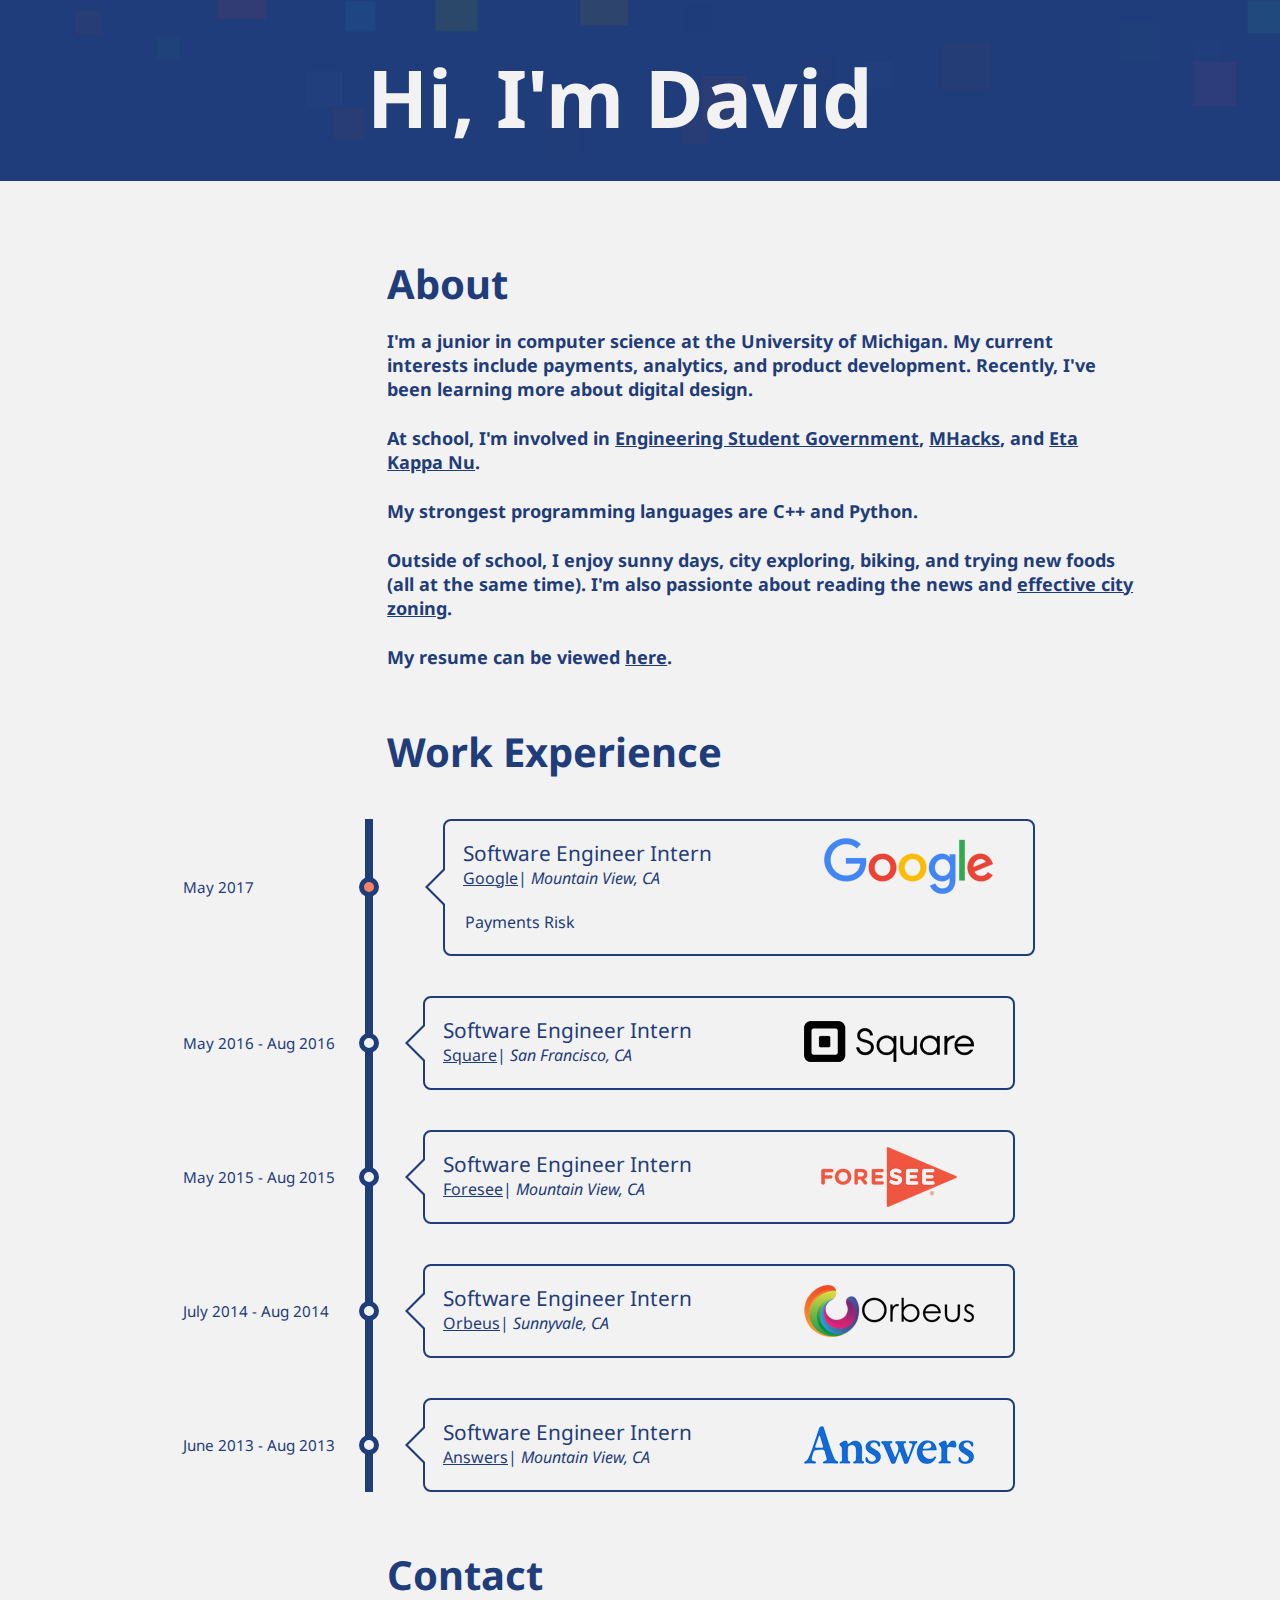
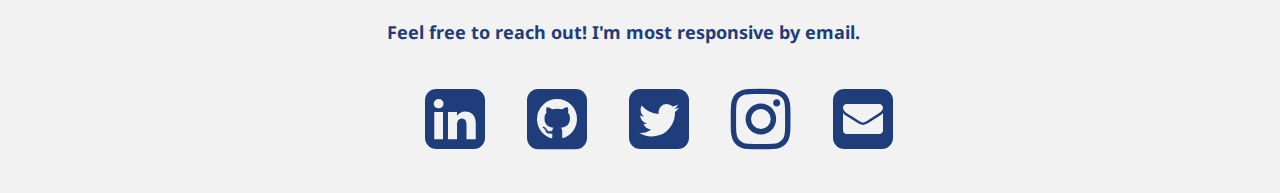
==== index.html @ f3bf767b "why not" ====
<!-- TODO
Bigger radio select area (company images)
Better mobile view - timeline improvements
-->

<!DOCTYPE html>
<html >
<head>
  <meta charset="utf-8">
  <meta http-equiv="X-UA-Compatible" content="IE=edge">
  <meta name="viewport" content="width=device-width, initial-scale=1.0">
  <meta name="description" content="David Kong">
  <meta name="keywords" content="David,Kong,Google,UMich,Michigan,Computer,Science,Answers,Orbeus,Square,Software,Engineer,Intern,Amazon,ReKognition">
  <meta name="author" content="David Kong">
  <link href="css/timeline.css" rel="stylesheet">
  <link href="css/style.css" rel="stylesheet">

  <!--Google Analytics -->
  <script>
    (function(i,s,o,g,r,a,m){i['GoogleAnalyticsObject']=r;i[r]=i[r]||function(){
    (i[r].q=i[r].q||[]).push(arguments)},i[r].l=1*new Date();a=s.createElement(o),
    m=s.getElementsByTagName(o)[0];a.async=1;a.src=g;m.parentNode.insertBefore(a,m)
    })(window,document,'script','http://www.google-analytics.com/analytics.js','ga');
    ga('create', 'UA-65626978-1', 'auto');
    ga('send', 'pageview');
  </script>

   <link href="http://maxcdn.bootstrapcdn.com/font-awesome/4.1.0/css/font-awesome.min.css" rel="stylesheet"> 

  <title>David Kong</title>

</head>

<body>
  <div id="header">
    <div id="container">
      <canvas id="draw"></canvas>
    </div>
    <h1>Hi, I'm David</h1>
  </div>
  <!-- squares.js -->
  <script src="squares.js" type="text/javascript"></script>

  <section id="about">
    <h2>About</h2>

    <h3>I'm a junior in computer science at the University of Michigan. My current interests include payments, analytics, and product development. Recently, I've been learning more about digital design.</h3>

    <h3>At school, I'm involved in <a href="http://esg.engin.umich.edu" target="_newtab"> Engineering Student Government</a>, <a href="http://mhacks.org" target="_newtab">MHacks</a>, and <a href="https://hkn.eecs.umich.edu/" target="_newtab">Eta Kappa Nu</a>.</h3>

    <h3>My strongest programming languages are C++ and Python.</h3>
    
    <h3>Outside of school, I enjoy sunny days, city exploring, biking, and trying new foods (all at the same time). I'm also passionte about reading the news and <a href = "http://urbankchoze.blogspot.ca/2014/04/japanese-zoning.html"> effective city zoning</a>.</h3>

    <h3>My resume can be viewed <a href="https://www.dropbox.com/s/5smvdkx6mjw1u8o/davidkong.pdf?dl=0" target="_newtab">here</a>.</h3>
  </section>

  <h2>Work Experience</h2>
  <div id='timeline-limit'>
    <ul id='timeline'>
      <li class='work'>
        <input class='radio' id='work5' name='works' type='radio' checked>
        <div class="relative">
            <label for='work5' id = "title">Software Engineer Intern</label>
            <label for='work5' id = "subtitle"><a href="https://www.google.com">Google</a>|<i> Mountain View, CA</i></label>
            <label for='work5' id = "logos">
              <img src="img/google-scale.png" style="width:100%;height:100%;">
            </label>
          <span class='date'>May 2017</span>
          <span class='circle'></span>
        </div>
        <div class='content' >
        <p>
         Payments Risk
        </p>
        </div>
      </li>
      <li class='work'>
        <input class='radio' id='work4' name='works' type='radio'>
        <div class="relative">
            <label for='work4' id = "title">Software Engineer Intern</label>
            <label for='work4' id = "subtitle"><a href="https://www.square.com">Square</a>|<i> San Francisco, CA</i></label>
            <label for='work4' id = "logos"><img src="img/square-scale.png" style="width:100%;height:100%;"></label>
          <span class='date'>May 2016 - Aug 2016</span>
          <span class='circle'></span>
        </div>
        <div class='content'>
          <p>
            I worked on the iOS app of Square Cash. I built a new Today view extension from the ground up, developing the UI, data retrieval frequency, lifecycle management, and compatibility across versions and orientations. I also expanded the recipient input field to be more flexible with multiple recipients and recipient tokenization. I also fixed numerous bugs, ranging from animation smoothness to autosearch frequency.
          </p>
        </div>
      </li>
      <li class='work'>
        <input class='radio' id='work3' name='works' type='radio'>
        <div class="relative">
            <label for='work3' id = "title">Software Engineer Intern</label>
            <label for='work3' id = "subtitle"><a href="http://www.foresee.com">Foresee</a>|<i> Mountain View, CA</i></label>
            <label for='work3' id = "logos"><img src="img/foresee-scale.png" style="width:100%;height:100%;"></label>
          <span class='date'>May 2015 - Aug 2015</span>
          <span class='circle'></span>
        </div>
        <div class='content'>
          <p>
            I developed new csv/tsv parsing and processing scripts in Python to efficiently extract specified information from enormous data sets. Using AlchemyAPI, I was able to statistically establish a sentiment benchmark within and between various industries. Overall, I was able to format input data to reduce the number of calls to AlchemyAPI by 20%. I also worked on a web dashboard with dashing.io and d3.js to represent sentiment benchmark changes over time.
          </p>
        </div>
      </li>
      <li class='work'>
        <input class='radio' id='work2' name='works' type='radio'>
        <div class="relative">
            <label for='work2' id = "title">Software Engineer Intern</label>
            <label for='work2' id = "subtitle"><a href="https://aws.amazon.com/rekognition/">Orbeus</a>|<i> Sunnyvale, CA</i></label>
            <label for='work2' id = "logos"><img src="img/orbeus-scale.png" style="width:100%;height:100%;"></label>
          <span class='date'>July 2014 - Aug 2014</span>
          <span class='circle'></span>
        </div>
        <div class='content'>
          <p>
            I worked on a Google Glass app which utilizes an Orbeus API (ReKognition) to perform instant image detection and recognition. Users could simply look at their surroundings, and the Glass app could describe any detected facial details such as gender, age, race, and facial hair, as well as categorize objects in the scene. I also updated ReKognitionAPI to be compatible with the Glass platform. ReKognition is now part of AWS.
          </p>
        </div>
      </li>
      <li class='work'>
        <input class='radio' id='work1' name='works' type='radio'>
        <div class="relative">
            <label for='work1' id = "title">Software Engineer Intern</label>
            <label for='work1' id = "subtitle"><a href="https://www.answers.com">Answers</a>|<i> Mountain View, CA</i></label>
            <label for='work1' id = "logos"><img src="img/answers-scale.png" style="width:100%;height:100%;"></label>
          <span class='date'>June 2013 - Aug 2013</span>
          <span class='circle'></span>
        </div>
        <div class='content'>
          <p>
            I worked on the initial Android app of Answers. I implemented a card-based UI that was used in numerous sections of the app, such as in the main newsfeed. I also worked on developing the instant search, about, and settings pages. Finally, I wrote and managed 200 comprehensive test cases, ensuring a high quality and bug free initial release. The current Android app has over 100,000 downloads, and has maintained a consistent 4 star rating.
          </p>
        </div>
      </li>
    </ul>
  </div>

  <h2>Contact</h2>
  <h3>Feel free to reach out! I'm most responsive by email.</h3>
  </body>

  <footer>
  <div id='social' align="center">
    <a href="https://www.linkedin.com/in/davidxkong"><i class="fa fa-linkedin-square"></i></a>
    <a href="https://github.com/kongd"><i class="fa fa-github-square"></i></a>
    <a href="https://www.twitter.com/davidxkong"><i class="fa fa-twitter-square"></i></a>
    <a href="https://www.instagram.com/kongquerer"><i class="fa fa-instagram"></i></a>
    <a href="mailto:kongxdavidx+web@gmail.com"><i class="fa fa-envelope-square"></i></a>
  </div>
  </footer>

</html>
---- css/timeline.css ----
/* -------------------------------------
 * For horizontal version, set the
 * $vertical variable to false
 * ------------------------------------- */
/* -------------------------------------
 * General Style
 * ------------------------------------- */
@import url(http://fonts.googleapis.com/css?family=Noto+Sans);
body {
  padding: 0px;
  font-size: 100%;
  font-family: "Noto Sans", sans-serif;
  color: #1f3d7a;
  background: #f2f2f2;
}
#timeline-limit {
  max-width:750px;
  padding: 0 5%;
  margin:auto;
}
/* -------------------------------------
 * timeline
 * ------------------------------------- */
#timeline {
  list-style: none;

  margin: 30px 0 30px 100px;
  padding-left: 50px;
  border-left: 8px solid #1f3d7a;
}
#timeline li {
  margin: 40px 0;
  position: relative;
}

.date {
  margin-top: -10px;
  top: 50%;
  left: -240px;
  font-size: 0.95em;
  line-height: 20px;
  position: absolute;
}

.circle {
  margin-top: -10px;
  top: 50%;
  left: -64px;
  width: 10px;
  height: 10px;
  background: #f2f2f2;
  border: 5px solid #1f3d7a;
  border-radius: 50%;
  display: block;
  position: absolute;
}

.content {
  max-height: 0px;
  padding: 50px 20px 0;
  padding-top: 90px;
  border-color: transparent;
  border-width: 2px;
  border-style: solid;
  border-radius: 0.5em;
  position: relative;
  border-color: #1f3d7a
}
.content:before, .content:after {
  content: "";
  width: 0;
  height: 0;
  border: solid transparent;
  position: absolute;
  pointer-events: none;
  right: 100%;
}
.content:before {
  border-right-color: inherit;
  border-width: 20px;
  top: 50%;
  margin-top: -20px;
}
.content:after {
  border-right-color: #f2f2f2;
  border-width: 17px;
  top: 50%;
  margin-top: -17px;
}
.content p {
  max-height: 0px;
  color: transparent;
  text-align: justify;
  padding-left:0px;
  padding-bottom:5px;
  margin-top:0px;
  font-size:0px;
}
#title {
  font-size: 1.3em;
  position: absolute;
  z-index: 100;
  cursor: pointer;
  top: 20px;
  padding-left: 20px;
  float:left;
  transition: transform 0.2s linear;
}

#subtitle {
  font-size: 1.0em;
  position: absolute;
  z-index: 100;
  cursor: pointer;
  top: 48px;
  padding-left: 20px;
  float:left;
  transition: transform 0.2s linear;
}

#logos {
  padding-left:60%;
  padding-top: 3%;
  padding-right:7%;
  /*display:block;*/
  max-width: 300px;
  float:right;
  z-index: 100;
  cursor: pointer;
  transition: transform 0.2s linear;
}

.radio {
  display: none;
}

.radio:checked + .relative .circle {
  background: #f98262;
}

.radio:checked + .relative #title {
  cursor: auto;
  transform: translateX(20px);
}

.radio:checked + .relative #subtitle {
  cursor: auto;
  transform: translateX(20px);
}

.radio:checked + .relative #logos {
  cursor: auto;
  transform: translateX(20px);
}

.radio:checked ~ .content {
  max-height: 200px;
  border-color: #1f3d7a;
  /*margin-right: 20px;*/
  transform: translateX(20px);
  transition: max-height 0.4s linear, border-color 0.5s linear, transform 0.2s linear;
}
.radio:checked ~ .content p {
  max-height: 200px;
  color: #1f3d7a;
  font-size: 16px;
  transition: color 0.3s linear 0.3s;
}

/* Smaler screens... */
@media screen and (max-width: 767px) {
  #timeline {
    margin-left: 0;
    padding-left: 0;
    border-left: none;
  }
  #timeline li {
    margin: 30px 0;
  }

  .title {
    width: 85%;
    font-size: 1.1em;
    white-space: nowrap;
    display: block;
    /*transform: translateX(18px);*/
  }

  .subtitle {
    padding-bottom:5px;
  }

  .content {
    padding-top: 45px;
    border-color: #1f3d7a;
    padding-bottom:5px;

  }
  .content:before, .content:after {
    border: solid transparent;
    bottom: 100%;
  }

  .content p {
    font-size: 0.9em;
    line-height: 1.4;
    padding-left:0px;
    padding-top:30px;
  }

  #logos {
  padding-left:60%;
  padding-top: 25px;
  padding-right:7%;
  display:block;
  max-width: 100px;
  float:right;
  transition: transform 0.2s linear;
  }

  .radio:checked ~ .content p{
  max-height:0px;
  font-size:0px;
  }
  .circle, .date{
    display: none;
  }
}

/* What year is it */
@media screen and (max-width: 460px) {
  #logos {
    display:none;
  }
}
---- css/style.css ----
/* header */
a {
  color:#1f3d7a;
}

a:hover {
  color: #5d85d5;
}

#header {
  width: 100%;
  background-color: #1f3d7a;
  position: relative;
  padding-right:28px; /*why*/
  top:-20px;
  left:-20px;
  z-index: 1;
  overflow: hidden;
  padding-top:0px;
  padding-bottom: 10px;
}
h1 {
  font-size: 80px;
  color: #f2f2f2;
  margin-left: 30%;
  margin-bottom: 20px;
}
#draw {
  position: absolute;
  width: 100%;
  z-index: -100;
  display: block;
}

.container {
  max-width: 960px !important;
  display: block;
  margin-left: auto;
  margin-right: auto;
  max-width: 1000px;
  width: 100%;
  height: 100%;
}

/* body */
h2 {
  font-size: 40px;
  margin-left: 30%;
  margin-bottom: 7px;
  margin-top: 55px;
}

h3 {
  font-size: 18px;
  margin-left: 30%;
  margin-bottom: 25px;
  max-width: 750px;
}

/* social/footer */
footer {
  text-align: center;
  width:100%;
  height:100%;
  padding-bottom:20px;
}
footer a {
  font-size: 70px;
  color: #1f3d7a;
  padding-left:3%;
}

footer a:hover {
  color: #2f5cb7;
}

@media screen and (max-width: 767px) { 
h1{
  margin-left: 15%;
}
h2{
  margin-left: 15%;
}
h3{
  margin-left: 15%;
}
}
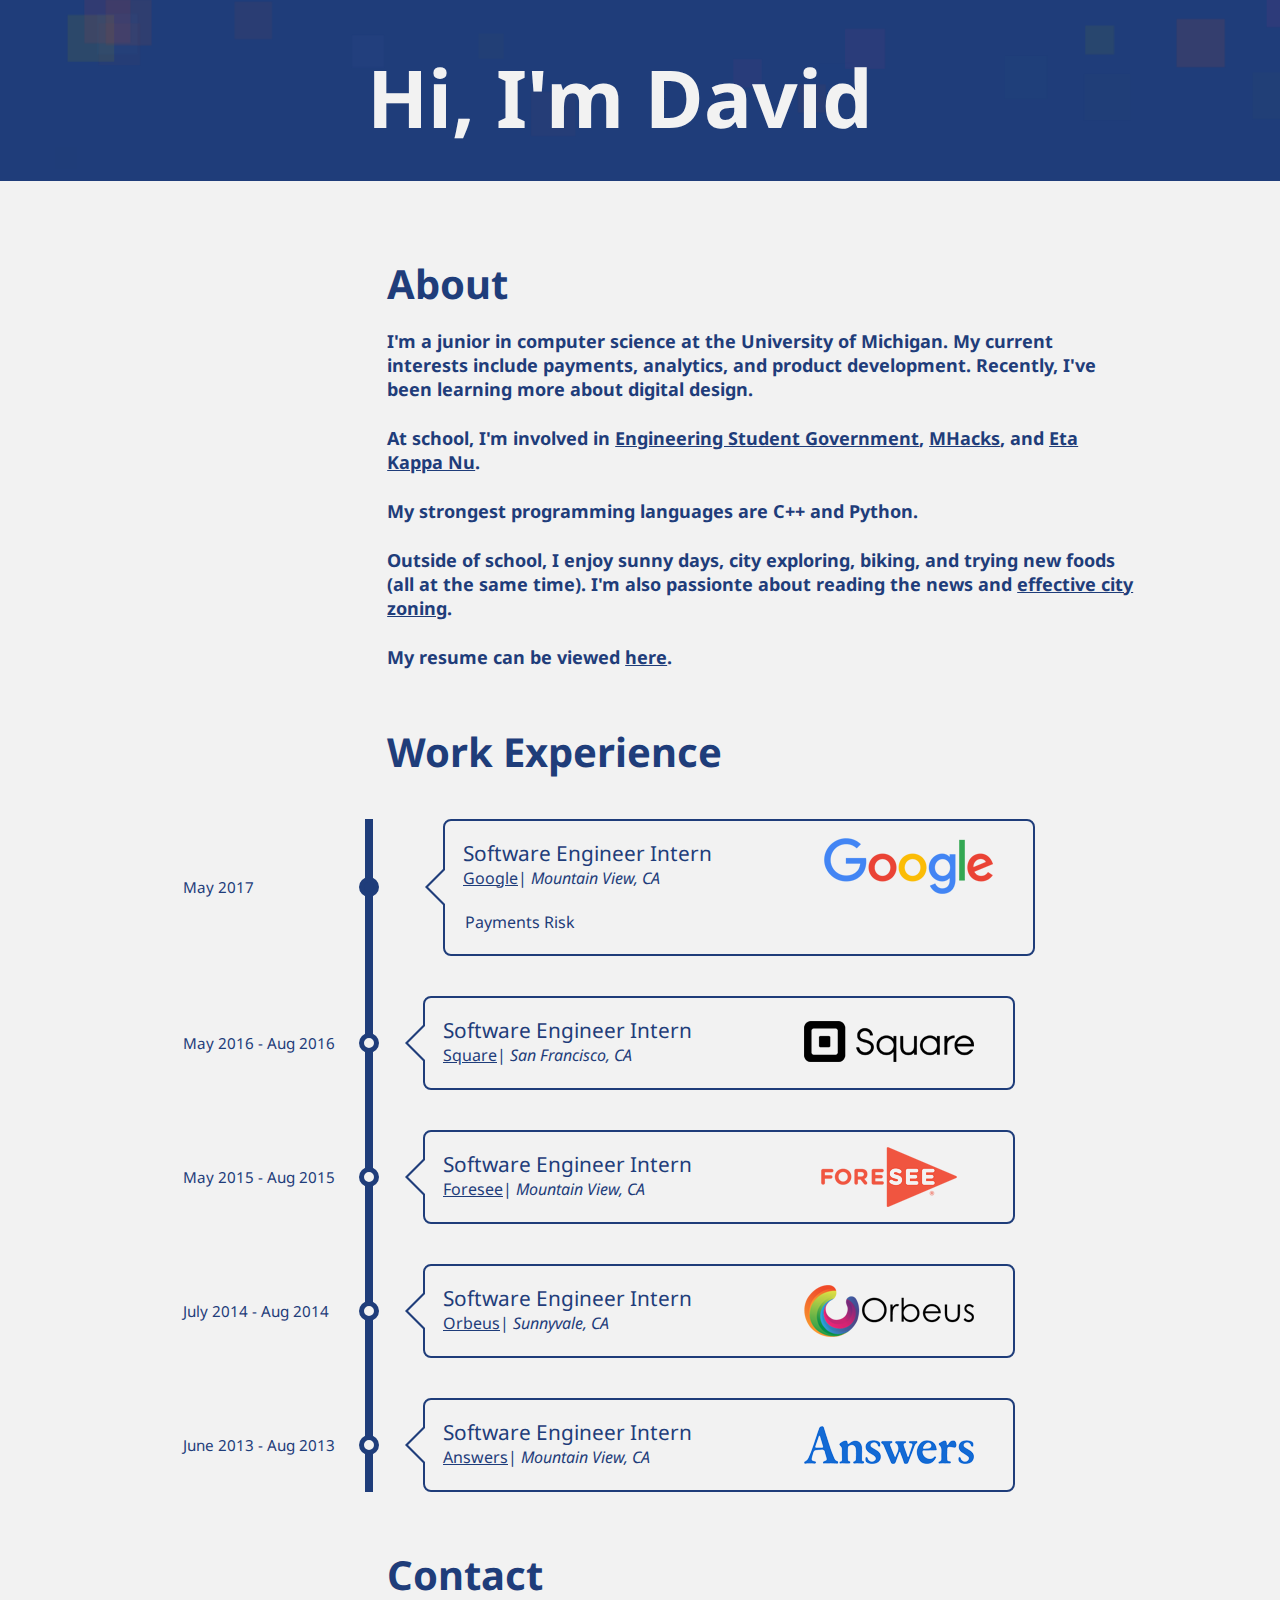
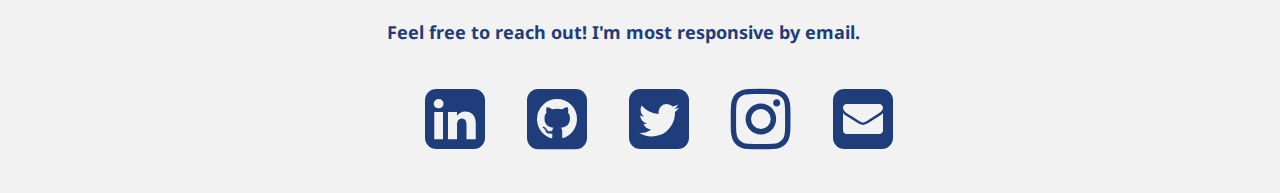
==== commit 734694dc: "mobile is less trash" ====
--- a/index.html
+++ b/index.html
@@ -1,6 +1,6 @@
 <!-- TODO
 Bigger radio select area (company images)
-Better mobile view - timeline improvements
+Better mobile view - timeline improvements - logos + content + date
 -->
 
 <!DOCTYPE html>
--- a/css/timeline.css
+++ b/css/timeline.css
@@ -135,7 +135,7 @@
 }
 
 .radio:checked + .relative .circle {
-  background: #f98262;
+  background: #1f3d7a;
 }
 
 .radio:checked + .relative #title {
@@ -191,7 +191,7 @@
   }
 
   .content {
-    padding-top: 45px;
+    padding-top: 75px;
     border-color: #1f3d7a;
     padding-bottom:5px;
 
@@ -218,10 +218,13 @@
   transition: transform 0.2s linear;
   }
 
-  .radio:checked ~ .content p{
-  max-height:0px;
-  font-size:0px;
-  }
+  .radio:checked ~ .content {
+  max-height: 275px;
+  }
+  .radio:checked ~ .content p {
+    max-height: 275px;
+  }
+
   .circle, .date{
     display: none;
   }
@@ -232,4 +235,30 @@
   #logos {
     display:none;
   }
-}
+  .radio:checked ~ .content {
+    transition:none;
+    transform:none;
+  }
+.radio:checked ~ .content p {
+    display:none;
+    transition:none;
+    font-size:0px;
+  }
+  #title {
+    transition:none;
+    cursor: default;
+  }
+  #subtitle {
+    transition:none;
+    cursor: default;
+  }
+  .radio:checked + .relative #title {
+    cursor: auto;
+    transform: translateX(0px);
+  }
+
+  .radio:checked + .relative #subtitle {
+    cursor: auto;
+    transform: translateX(0px);
+  }
+}
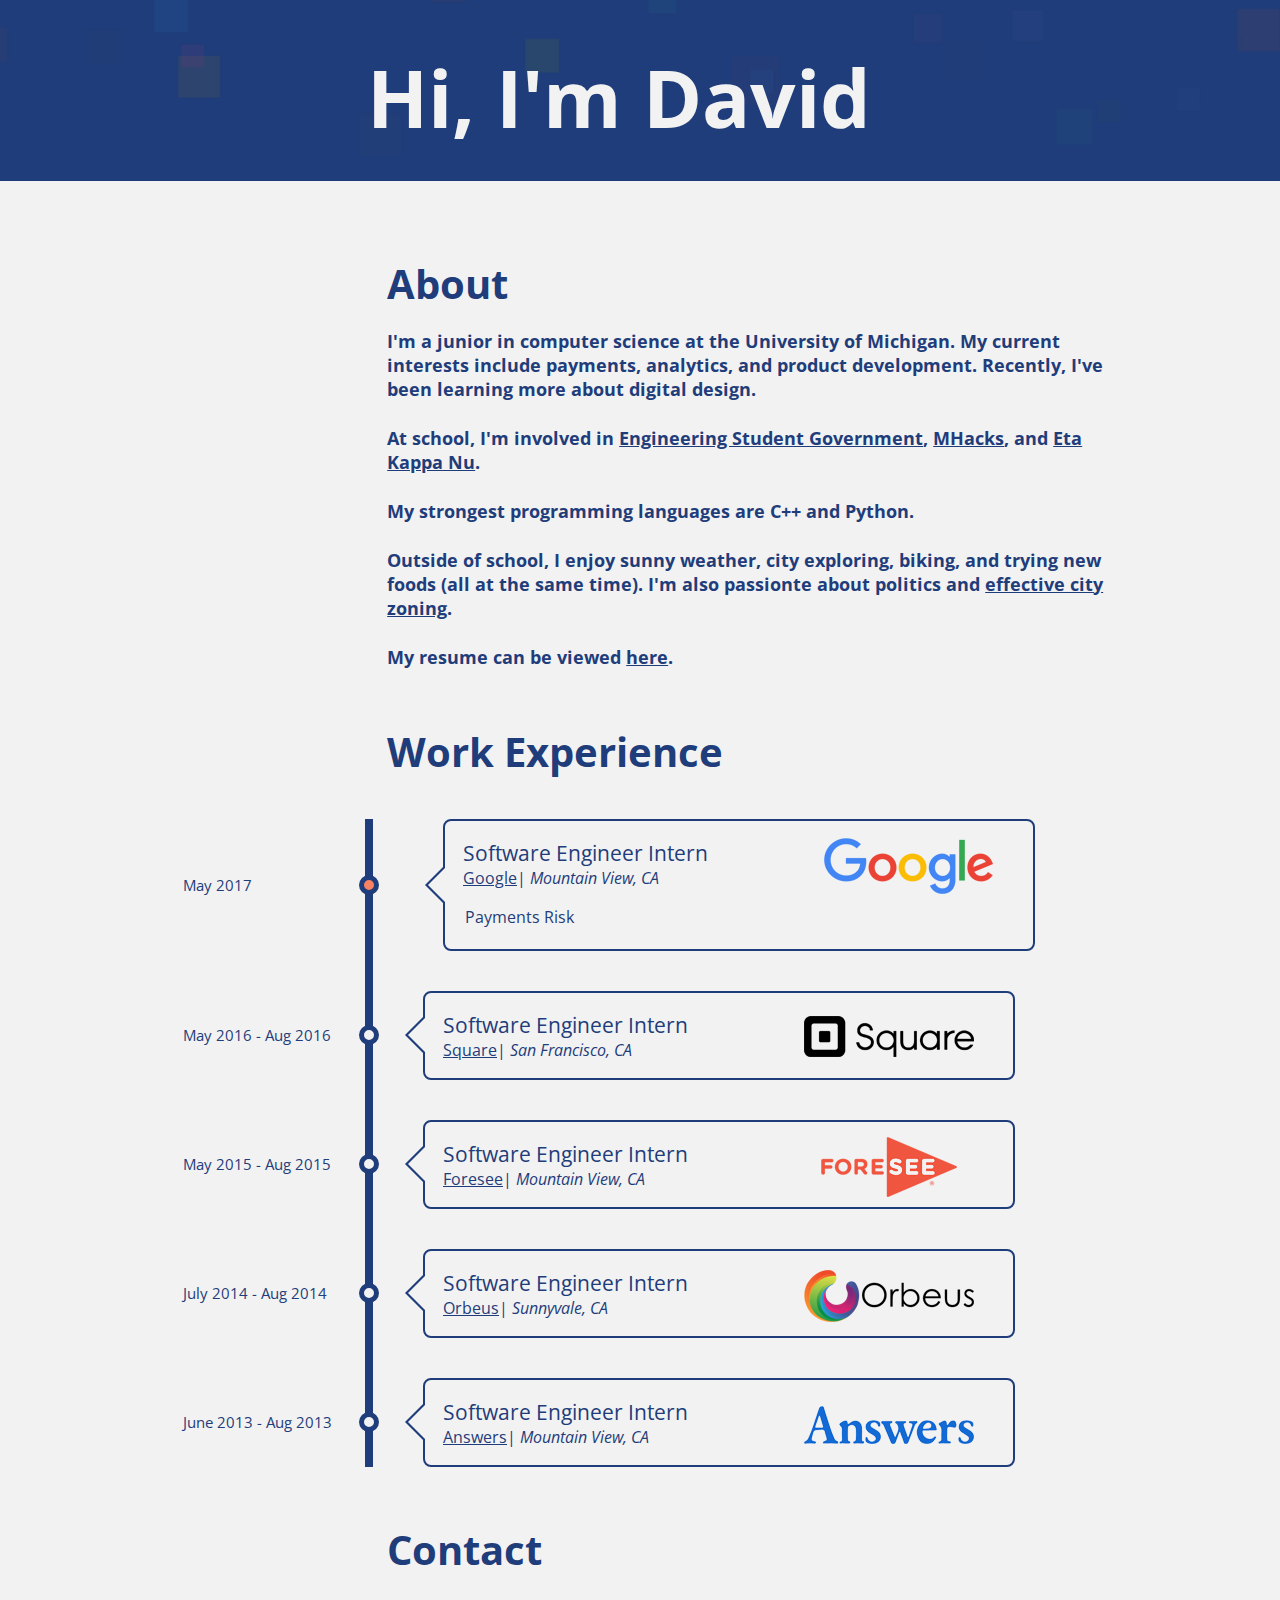
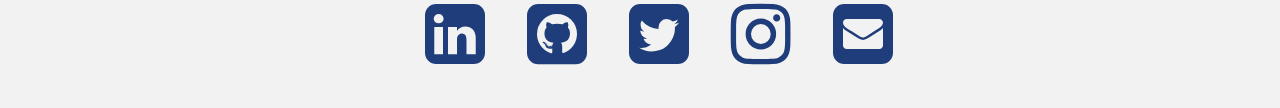
==== commit 155f9568: "font change" ====
--- a/index.html
+++ b/index.html
@@ -50,7 +50,7 @@
 
     <h3>My strongest programming languages are C++ and Python.</h3>
     
-    <h3>Outside of school, I enjoy sunny days, city exploring, biking, and trying new foods (all at the same time). I'm also passionte about reading the news and <a href = "http://urbankchoze.blogspot.ca/2014/04/japanese-zoning.html"> effective city zoning</a>.</h3>
+    <h3>Outside of school, I enjoy sunny weather, city exploring, biking, and trying new foods (all at the same time). I'm also passionte about politics and <a href = "http://urbankchoze.blogspot.ca/2014/04/japanese-zoning.html"> effective city zoning</a>.</h3>
 
     <h3>My resume can be viewed <a href="https://www.dropbox.com/s/5smvdkx6mjw1u8o/davidkong.pdf?dl=0" target="_newtab">here</a>.</h3>
   </section>
@@ -139,7 +139,6 @@
   </div>
 
   <h2>Contact</h2>
-  <h3>Feel free to reach out! I'm most responsive by email.</h3>
   </body>
 
   <footer>
--- a/css/timeline.css
+++ b/css/timeline.css
@@ -5,11 +5,11 @@
 /* -------------------------------------
  * General Style
  * ------------------------------------- */
-@import url(http://fonts.googleapis.com/css?family=Noto+Sans);
+@import url(http://fonts.googleapis.com/css?family=Open+Sans);
 body {
   padding: 0px;
   font-size: 100%;
-  font-family: "Noto Sans", sans-serif;
+  font-family: "Open Sans", sans-serif;
   color: #1f3d7a;
   background: #f2f2f2;
 }
@@ -58,7 +58,7 @@
 .content {
   max-height: 0px;
   padding: 50px 20px 0;
-  padding-top: 90px;
+  padding-top: 85px;
   border-color: transparent;
   border-width: 2px;
   border-style: solid;
@@ -135,7 +135,7 @@
 }
 
 .radio:checked + .relative .circle {
-  background: #1f3d7a;
+  background: #f98262;
 }
 
 .radio:checked + .relative #title {
@@ -239,7 +239,7 @@
     transition:none;
     transform:none;
   }
-.radio:checked ~ .content p {
+  .radio:checked ~ .content p {
     display:none;
     transition:none;
     font-size:0px;
--- a/css/style.css
+++ b/css/style.css
@@ -75,13 +75,29 @@
 }
 
 @media screen and (max-width: 767px) { 
+  h1{
+    margin-left: 15%;
+  }
+  h2{
+    margin-left: 15%;
+  }
+  h3{
+    margin-left: 15%;
+  }
+}
+
+/* What year is it */
+@media screen and (max-width: 460px) {
 h1{
-  margin-left: 15%;
+  font-size: 65px;
+  margin-left: 10%;
 }
 h2{
-  margin-left: 15%;
+  font-size: 40px;
+  margin-left: 10%;
 }
 h3{
-  margin-left: 15%;
+  font-size: 15px;
+  margin-left: 10%;
 }
 }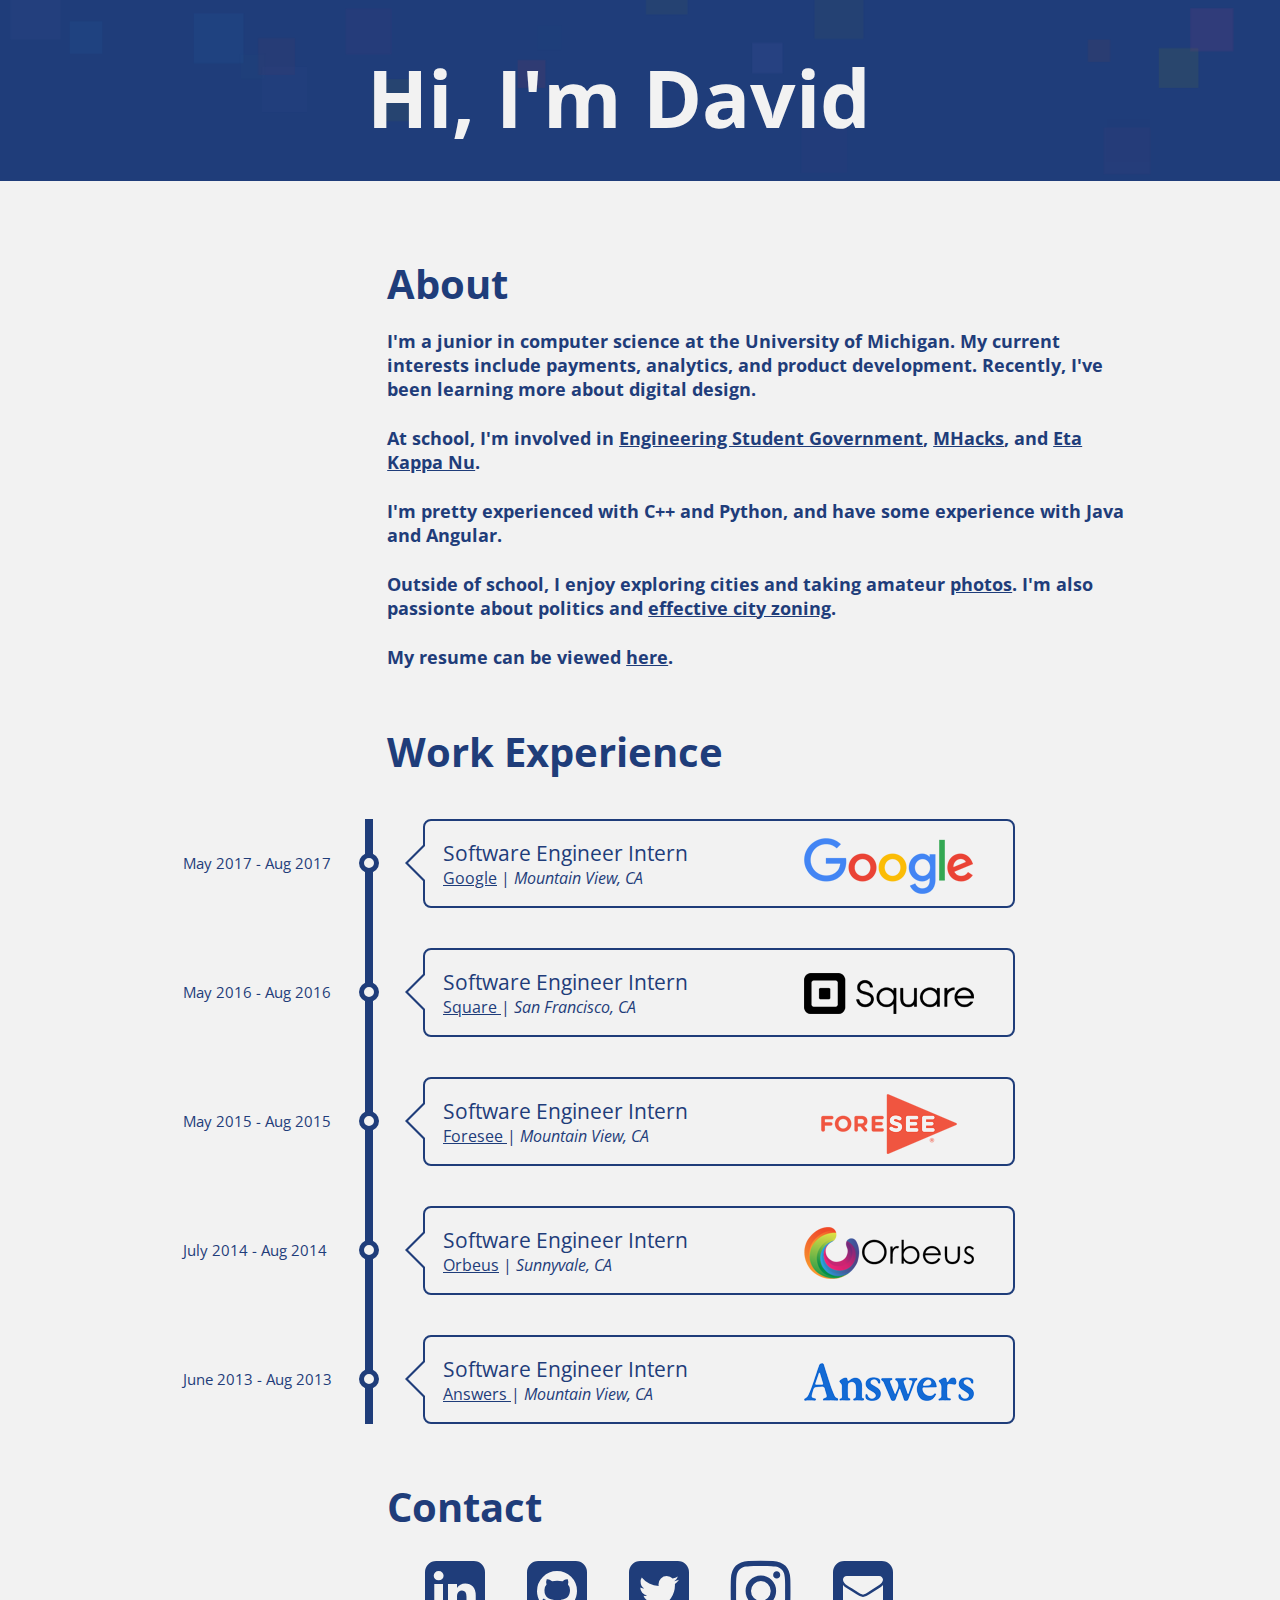
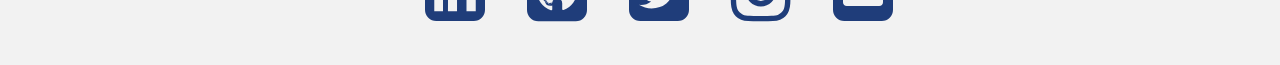
==== commit 62a4174a: "post summer update" ====
--- a/index.html
+++ b/index.html
@@ -48,9 +48,9 @@
 
     <h3>At school, I'm involved in <a href="http://esg.engin.umich.edu" target="_newtab"> Engineering Student Government</a>, <a href="http://mhacks.org" target="_newtab">MHacks</a>, and <a href="https://hkn.eecs.umich.edu/" target="_newtab">Eta Kappa Nu</a>.</h3>
 
-    <h3>My strongest programming languages are C++ and Python.</h3>
+    <h3>I'm pretty experienced with C++ and Python, and have some experience with Java and Angular.</h3>
     
-    <h3>Outside of school, I enjoy sunny weather, city exploring, biking, and trying new foods (all at the same time). I'm also passionte about politics and <a href = "http://urbankchoze.blogspot.ca/2014/04/japanese-zoning.html"> effective city zoning</a>.</h3>
+    <h3>Outside of school, I enjoy exploring cities and taking amateur <a href="https://500px.com/davidxkong" target="_newtab">photos</a>. I'm also passionte about politics and <a href="http://urbankchoze.blogspot.ca/2014/04/japanese-zoning.html"> effective city zoning</a>.</h3>
 
     <h3>My resume can be viewed <a href="https://www.dropbox.com/s/5smvdkx6mjw1u8o/davidkong.pdf?dl=0" target="_newtab">here</a>.</h3>
   </section>
@@ -59,19 +59,19 @@
   <div id='timeline-limit'>
     <ul id='timeline'>
       <li class='work'>
-        <input class='radio' id='work5' name='works' type='radio' checked>
+        <input class='radio' id='work5' name='works' type='radio'>
         <div class="relative">
             <label for='work5' id = "title">Software Engineer Intern</label>
-            <label for='work5' id = "subtitle"><a href="https://www.google.com">Google</a>|<i> Mountain View, CA</i></label>
+            <label for='work5' id = "subtitle"><a href="https://www.google.com">Google</a> | <i>Mountain View, CA</i></label>
             <label for='work5' id = "logos">
               <img src="img/google-scale.png" style="width:100%;height:100%;">
             </label>
-          <span class='date'>May 2017</span>
+          <span class='date'>May 2017 - Aug 2017</span>
           <span class='circle'></span>
         </div>
-        <div class='content' >
+        <div class='content'>
         <p>
-         Payments Risk
+          I built a new tool to display payments risk feature metadata. This was a full-stack project, and involved a backend that served static files and handled HTTP requests, and a frontend in Angular. Textual metadata was displayed in a logical and visualy appealing way, and statistical data was visualized with Google Facets and d3. Multiple convenience features, such as autocompletion, were built in as well.
         </p>
         </div>
       </li>
@@ -79,7 +79,7 @@
         <input class='radio' id='work4' name='works' type='radio'>
         <div class="relative">
             <label for='work4' id = "title">Software Engineer Intern</label>
-            <label for='work4' id = "subtitle"><a href="https://www.square.com">Square</a>|<i> San Francisco, CA</i></label>
+            <label for='work4' id = "subtitle"><a href="https://www.square.com">Square </a> | <i>San Francisco, CA</i></label>
             <label for='work4' id = "logos"><img src="img/square-scale.png" style="width:100%;height:100%;"></label>
           <span class='date'>May 2016 - Aug 2016</span>
           <span class='circle'></span>
@@ -94,7 +94,7 @@
         <input class='radio' id='work3' name='works' type='radio'>
         <div class="relative">
             <label for='work3' id = "title">Software Engineer Intern</label>
-            <label for='work3' id = "subtitle"><a href="http://www.foresee.com">Foresee</a>|<i> Mountain View, CA</i></label>
+            <label for='work3' id = "subtitle"><a href="http://www.foresee.com">Foresee </a> | <i>Mountain View, CA</i></label>
             <label for='work3' id = "logos"><img src="img/foresee-scale.png" style="width:100%;height:100%;"></label>
           <span class='date'>May 2015 - Aug 2015</span>
           <span class='circle'></span>
@@ -109,7 +109,7 @@
         <input class='radio' id='work2' name='works' type='radio'>
         <div class="relative">
             <label for='work2' id = "title">Software Engineer Intern</label>
-            <label for='work2' id = "subtitle"><a href="https://aws.amazon.com/rekognition/">Orbeus</a>|<i> Sunnyvale, CA</i></label>
+            <label for='work2' id = "subtitle"><a href="https://aws.amazon.com/rekognition/">Orbeus</a> | <i>Sunnyvale, CA</i></label>
             <label for='work2' id = "logos"><img src="img/orbeus-scale.png" style="width:100%;height:100%;"></label>
           <span class='date'>July 2014 - Aug 2014</span>
           <span class='circle'></span>
@@ -124,7 +124,7 @@
         <input class='radio' id='work1' name='works' type='radio'>
         <div class="relative">
             <label for='work1' id = "title">Software Engineer Intern</label>
-            <label for='work1' id = "subtitle"><a href="https://www.answers.com">Answers</a>|<i> Mountain View, CA</i></label>
+            <label for='work1' id = "subtitle"><a href="https://www.answers.com">Answers </a> | <i>Mountain View, CA</i></label>
             <label for='work1' id = "logos"><img src="img/answers-scale.png" style="width:100%;height:100%;"></label>
           <span class='date'>June 2013 - Aug 2013</span>
           <span class='circle'></span>
--- a/css/timeline.css
+++ b/css/timeline.css
@@ -14,7 +14,7 @@
   background: #f2f2f2;
 }
 #timeline-limit {
-  max-width:750px;
+  max-width: 750px;
   padding: 0 5%;
   margin:auto;
 }
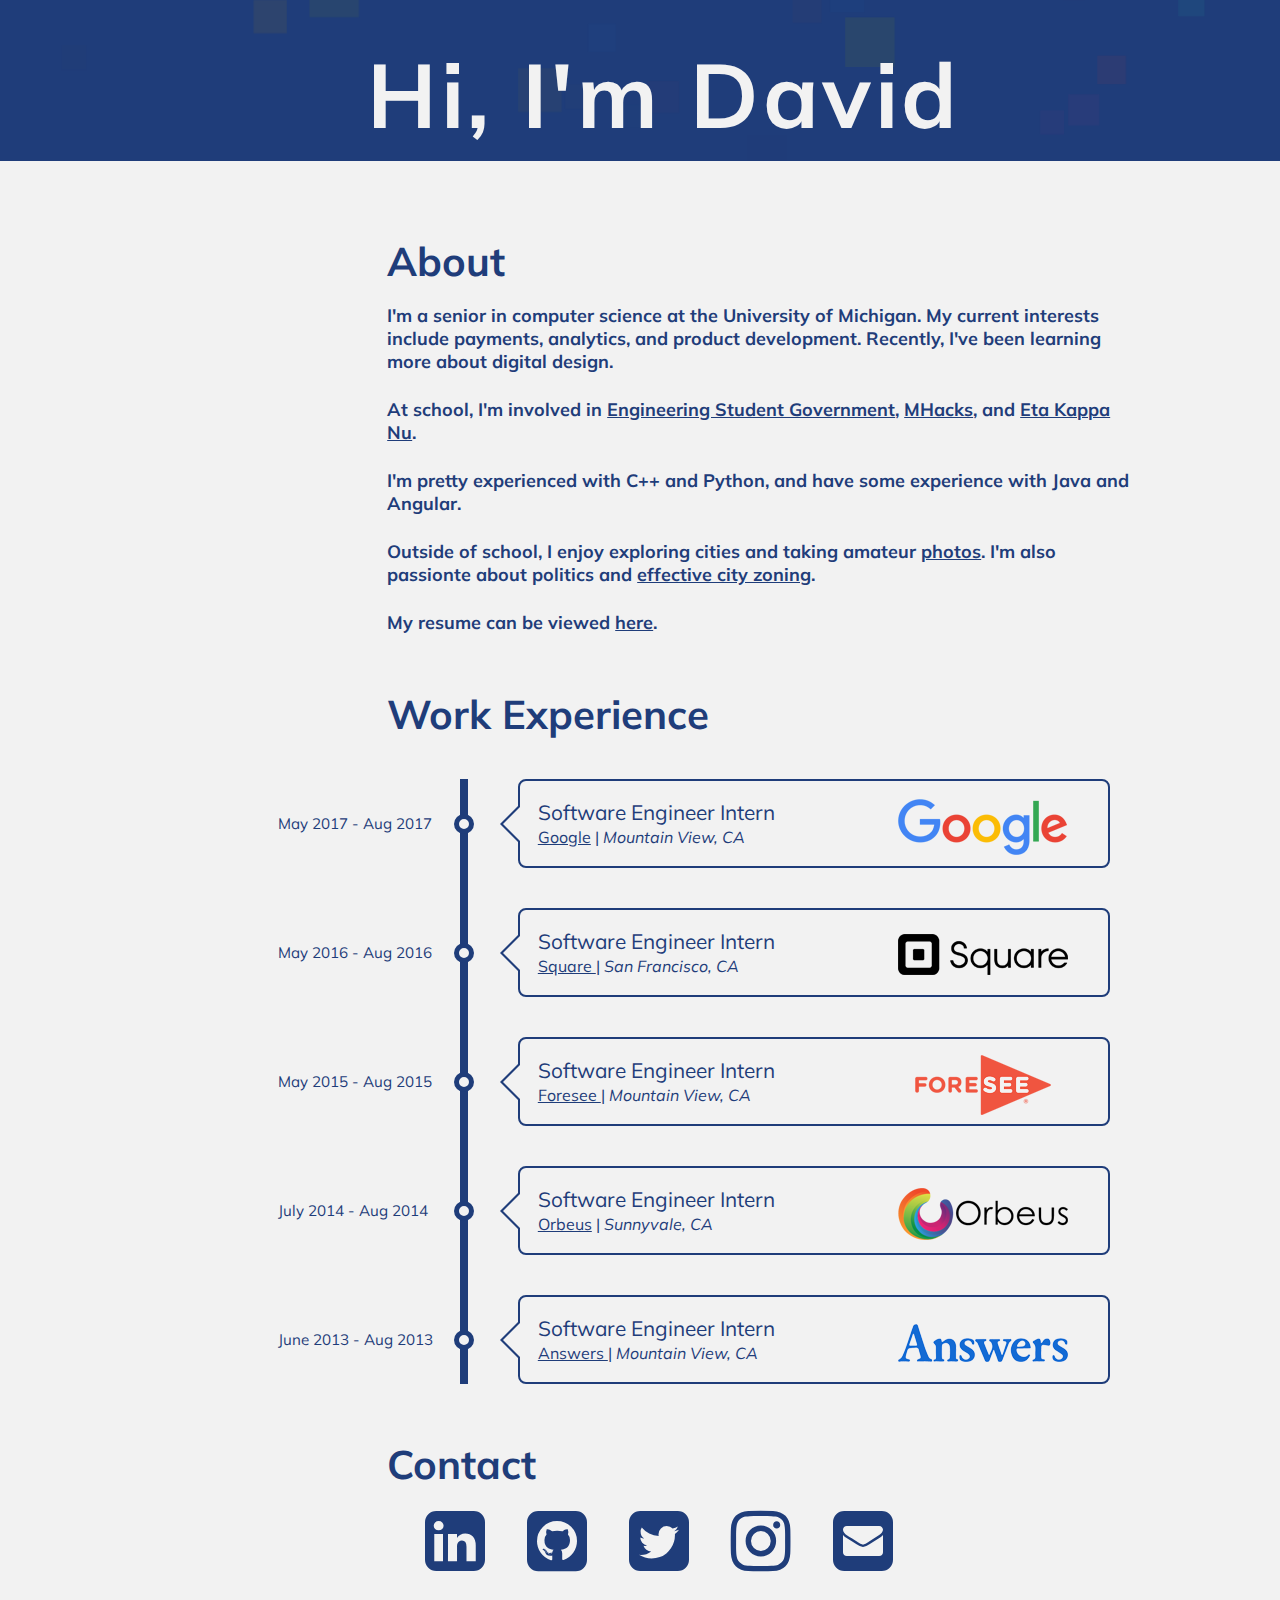
==== commit 7b48f51a: "year change" ====
--- a/index.html
+++ b/index.html
@@ -44,7 +44,7 @@
   <section id="about">
     <h2>About</h2>
 
-    <h3>I'm a junior in computer science at the University of Michigan. My current interests include payments, analytics, and product development. Recently, I've been learning more about digital design.</h3>
+    <h3>I'm a senior in computer science at the University of Michigan. My current interests include payments, analytics, and product development. Recently, I've been learning more about digital design.</h3>
 
     <h3>At school, I'm involved in <a href="http://esg.engin.umich.edu" target="_newtab"> Engineering Student Government</a>, <a href="http://mhacks.org" target="_newtab">MHacks</a>, and <a href="https://hkn.eecs.umich.edu/" target="_newtab">Eta Kappa Nu</a>.</h3>
 
@@ -71,7 +71,7 @@
         </div>
         <div class='content'>
         <p>
-          I built a new tool to display payments risk feature metadata. This was a full-stack project, and involved a backend that served static files and handled HTTP requests, and a frontend in Angular. Textual metadata was displayed in a logical and visualy appealing way, and statistical data was visualized with Google Facets and d3. Multiple convenience features, such as autocompletion, were built in as well.
+          I built a new tool to display payments risk feature metadata. This was a full-stack project, and involved a backend that served static files and handled HTTP requests, and a frontend in Angular. Textual metadata was displayed in a logical and visualy appealing way, and statistical metadata was visualized with Google Facets and d3. Multiple convenience features, such as autocompletion, were built in as well.
         </p>
         </div>
       </li>
--- a/css/timeline.css
+++ b/css/timeline.css
@@ -5,17 +5,18 @@
 /* -------------------------------------
  * General Style
  * ------------------------------------- */
-@import url(http://fonts.googleapis.com/css?family=Open+Sans);
+@import url(http://fonts.googleapis.com/css?family=Muli);
 body {
   padding: 0px;
   font-size: 100%;
-  font-family: "Open Sans", sans-serif;
+  font-family: "Muli", sans-serif;
   color: #1f3d7a;
   background: #f2f2f2;
 }
 #timeline-limit {
   max-width: 750px;
   padding: 0 5%;
+  padding-left: 20%;
   margin:auto;
 }
 /* -------------------------------------
@@ -168,14 +169,17 @@
 }
 
 /* Smaler screens... */
-@media screen and (max-width: 767px) {
+@media screen and (max-width: 975px) {
+  #timeline-limit {
+    padding-left: 5%;
+  }
   #timeline {
     margin-left: 0;
     padding-left: 0;
     border-left: none;
   }
   #timeline li {
-    margin: 30px 0;
+    margin: 30px 10%;
   }
 
   .title {
@@ -209,17 +213,17 @@
   }
 
   #logos {
-  padding-left:60%;
-  padding-top: 25px;
-  padding-right:7%;
-  display:block;
-  max-width: 100px;
-  float:right;
-  transition: transform 0.2s linear;
+    padding-left:60%;
+    padding-top: 25px;
+    padding-right:7%;
+    display:block;
+    max-width: 100px;
+    float:right;
+    transition: transform 0.2s linear;
   }
 
   .radio:checked ~ .content {
-  max-height: 275px;
+    max-height: 275px;
   }
   .radio:checked ~ .content p {
     max-height: 275px;
@@ -231,7 +235,15 @@
 }
 
 /* What year is it */
-@media screen and (max-width: 460px) {
+@media screen and (max-width: 580px) {
+  #timeline-limit {
+    padding-left: 5%;
+  }
+
+  #timeline li {
+    margin: 30px 0%;
+  }
+
   #logos {
     display:none;
   }
--- a/css/style.css
+++ b/css/style.css
@@ -20,10 +20,12 @@
   padding-bottom: 10px;
 }
 h1 {
-  font-size: 80px;
+  font-size: 90px;
   color: #f2f2f2;
   margin-left: 30%;
-  margin-bottom: 20px;
+  margin-top: 50px;
+  margin-bottom: 0px;
+  letter-spacing: 0.04em;
 }
 #draw {
   position: absolute;
@@ -74,30 +76,35 @@
   color: #2f5cb7;
 }
 
-@media screen and (max-width: 767px) { 
+@media screen and (max-width: 975px) { 
   h1{
     margin-left: 15%;
   }
   h2{
-    margin-left: 15%;
+    margin: 3% 15%;
   }
   h3{
-    margin-left: 15%;
+    margin: 3% 15%;
   }
 }
 
 /* What year is it */
-@media screen and (max-width: 460px) {
-h1{
-  font-size: 65px;
-  margin-left: 10%;
-}
-h2{
-  font-size: 40px;
-  margin-left: 10%;
-}
-h3{
-  font-size: 15px;
-  margin-left: 10%;
-}
+@media screen and (max-width: 580px) {
+  h1{
+    font-size: 50px;
+    margin-top: 30px;
+    margin-left: 10%;
+    margin-right: 0px;
+  }
+  h2{
+    font-size: 35px;
+    margin: 5% 5%;
+    margin-bottom:0%;
+  }
+  h3{
+    font-size: 14px;
+    margin: 5% 5%;
+    margin-bottom:0%;
+    margin-top: 3%;
+  }
 }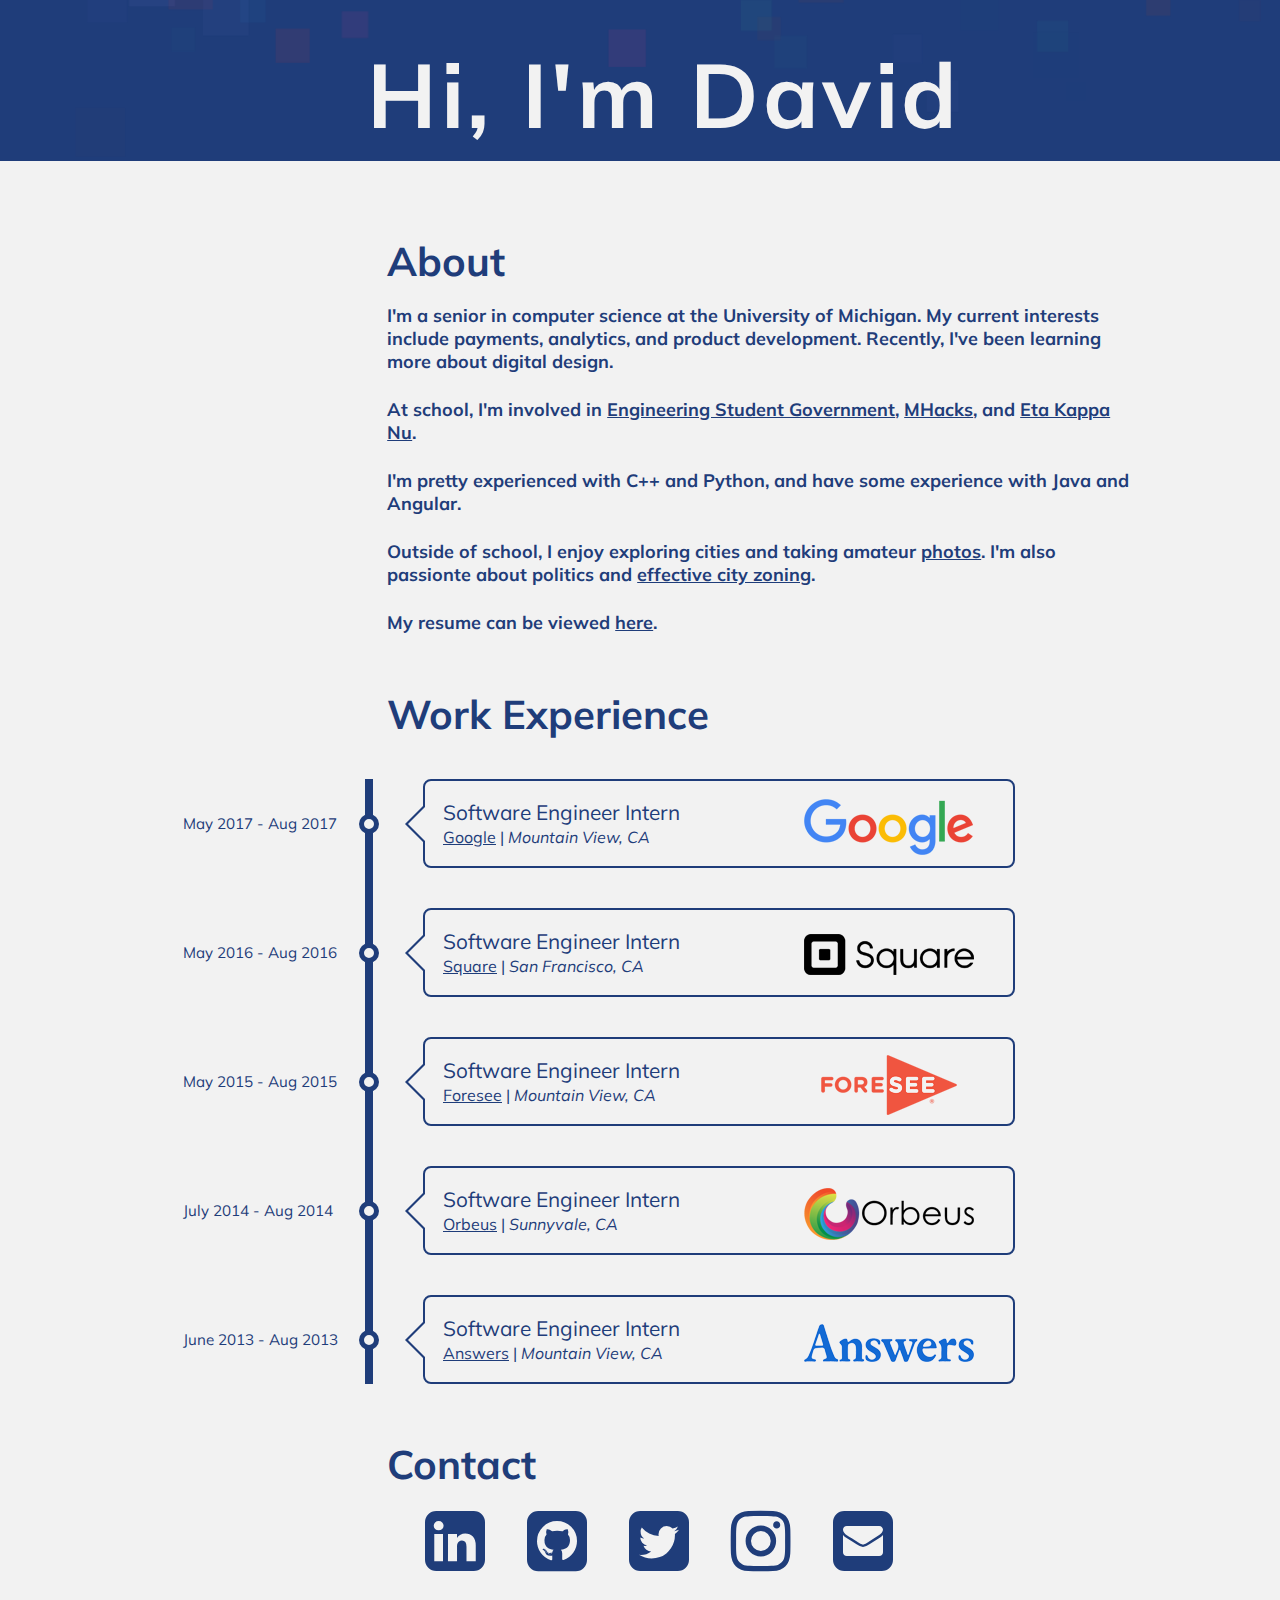
==== commit dbaae765: "spacing" ====
--- a/index.html
+++ b/index.html
@@ -79,7 +79,7 @@
         <input class='radio' id='work4' name='works' type='radio'>
         <div class="relative">
             <label for='work4' id = "title">Software Engineer Intern</label>
-            <label for='work4' id = "subtitle"><a href="https://www.square.com">Square </a> | <i>San Francisco, CA</i></label>
+            <label for='work4' id = "subtitle"><a href="https://www.square.com">Square</a> | <i>San Francisco, CA</i></label>
             <label for='work4' id = "logos"><img src="img/square-scale.png" style="width:100%;height:100%;"></label>
           <span class='date'>May 2016 - Aug 2016</span>
           <span class='circle'></span>
@@ -94,7 +94,7 @@
         <input class='radio' id='work3' name='works' type='radio'>
         <div class="relative">
             <label for='work3' id = "title">Software Engineer Intern</label>
-            <label for='work3' id = "subtitle"><a href="http://www.foresee.com">Foresee </a> | <i>Mountain View, CA</i></label>
+            <label for='work3' id = "subtitle"><a href="http://www.foresee.com">Foresee</a> | <i>Mountain View, CA</i></label>
             <label for='work3' id = "logos"><img src="img/foresee-scale.png" style="width:100%;height:100%;"></label>
           <span class='date'>May 2015 - Aug 2015</span>
           <span class='circle'></span>
@@ -124,7 +124,7 @@
         <input class='radio' id='work1' name='works' type='radio'>
         <div class="relative">
             <label for='work1' id = "title">Software Engineer Intern</label>
-            <label for='work1' id = "subtitle"><a href="https://www.answers.com">Answers </a> | <i>Mountain View, CA</i></label>
+            <label for='work1' id = "subtitle"><a href="https://www.answers.com">Answers</a> | <i>Mountain View, CA</i></label>
             <label for='work1' id = "logos"><img src="img/answers-scale.png" style="width:100%;height:100%;"></label>
           <span class='date'>June 2013 - Aug 2013</span>
           <span class='circle'></span>
--- a/css/timeline.css
+++ b/css/timeline.css
@@ -16,7 +16,6 @@
 #timeline-limit {
   max-width: 750px;
   padding: 0 5%;
-  padding-left: 20%;
   margin:auto;
 }
 /* -------------------------------------
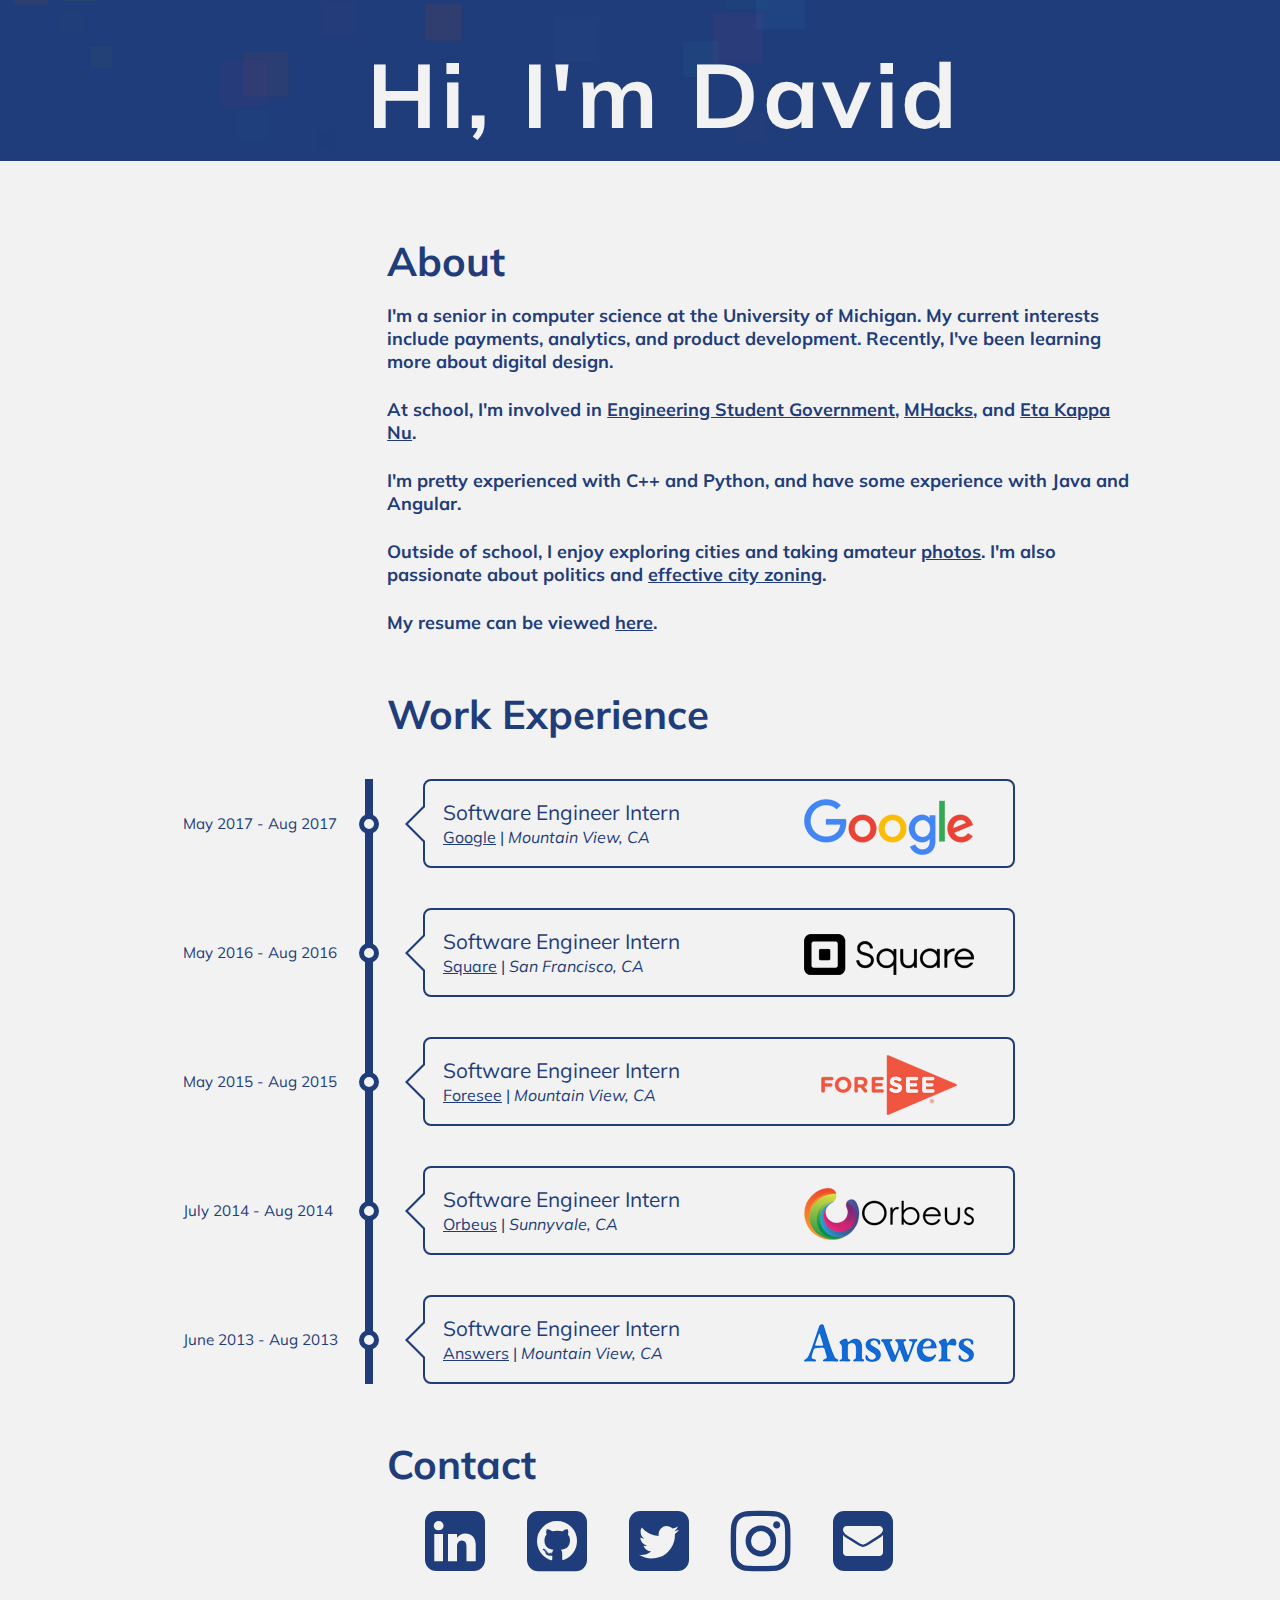
==== commit eaeea199: "fix typo" ====
--- a/index.html
+++ b/index.html
@@ -50,7 +50,7 @@
 
     <h3>I'm pretty experienced with C++ and Python, and have some experience with Java and Angular.</h3>
     
-    <h3>Outside of school, I enjoy exploring cities and taking amateur <a href="https://500px.com/davidxkong" target="_newtab">photos</a>. I'm also passionte about politics and <a href="http://urbankchoze.blogspot.ca/2014/04/japanese-zoning.html"> effective city zoning</a>.</h3>
+    <h3>Outside of school, I enjoy exploring cities and taking amateur <a href="https://500px.com/davidxkong" target="_newtab">photos</a>. I'm also passionate about politics and <a href="http://urbankchoze.blogspot.ca/2014/04/japanese-zoning.html"> effective city zoning</a>.</h3>
 
     <h3>My resume can be viewed <a href="https://www.dropbox.com/s/5smvdkx6mjw1u8o/davidkong.pdf?dl=0" target="_newtab">here</a>.</h3>
   </section>
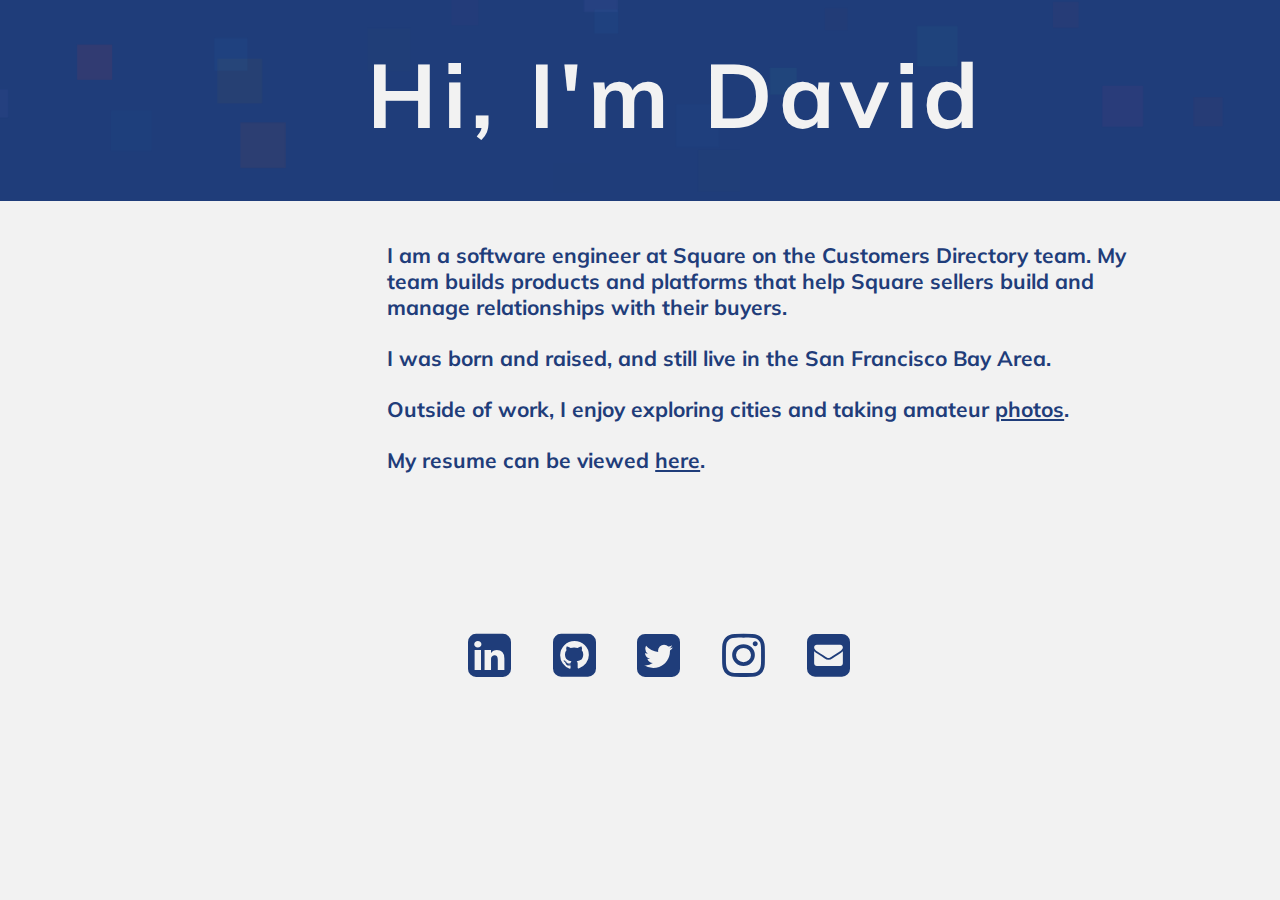
==== commit dc2d88a3: "updated since I'm not in college anymore" ====
--- a/index.html
+++ b/index.html
@@ -10,7 +10,6 @@
   <meta http-equiv="X-UA-Compatible" content="IE=edge">
   <meta name="viewport" content="width=device-width, initial-scale=1.0">
   <meta name="description" content="David Kong">
-  <meta name="keywords" content="David,Kong,Google,UMich,Michigan,Computer,Science,Answers,Orbeus,Square,Software,Engineer,Intern,Amazon,ReKognition">
   <meta name="author" content="David Kong">
   <link href="css/timeline.css" rel="stylesheet">
   <link href="css/style.css" rel="stylesheet">
@@ -42,113 +41,24 @@
   <script src="squares.js" type="text/javascript"></script>
 
   <section id="about">
-    <h2>About</h2>
+    <h3>I am a software engineer at Square on the Customers Directory team. My team builds products and platforms that help Square sellers build and manage relationships with their buyers.</h3>
 
-    <h3>I'm a senior in computer science at the University of Michigan. My current interests include payments, analytics, and product development. Recently, I've been learning more about digital design.</h3>
-
-    <h3>At school, I'm involved in <a href="http://esg.engin.umich.edu" target="_newtab"> Engineering Student Government</a>, <a href="http://mhacks.org" target="_newtab">MHacks</a>, and <a href="https://hkn.eecs.umich.edu/" target="_newtab">Eta Kappa Nu</a>.</h3>
-
-    <h3>I'm pretty experienced with C++ and Python, and have some experience with Java and Angular.</h3>
+    <h3>I was born and raised, and still live in the San Francisco Bay Area.</h3>
     
-    <h3>Outside of school, I enjoy exploring cities and taking amateur <a href="https://500px.com/davidxkong" target="_newtab">photos</a>. I'm also passionate about politics and <a href="http://urbankchoze.blogspot.ca/2014/04/japanese-zoning.html"> effective city zoning</a>.</h3>
+    <h3>Outside of work, I enjoy exploring cities and taking amateur <a href="https://500px.com/davidxkong" target="_newtab">photos</a>. </h3>
 
     <h3>My resume can be viewed <a href="https://www.dropbox.com/s/5smvdkx6mjw1u8o/davidkong.pdf?dl=0" target="_newtab">here</a>.</h3>
   </section>
-
-  <h2>Work Experience</h2>
-  <div id='timeline-limit'>
-    <ul id='timeline'>
-      <li class='work'>
-        <input class='radio' id='work5' name='works' type='radio'>
-        <div class="relative">
-            <label for='work5' id = "title">Software Engineer Intern</label>
-            <label for='work5' id = "subtitle"><a href="https://www.google.com">Google</a> | <i>Mountain View, CA</i></label>
-            <label for='work5' id = "logos">
-              <img src="img/google-scale.png" style="width:100%;height:100%;">
-            </label>
-          <span class='date'>May 2017 - Aug 2017</span>
-          <span class='circle'></span>
-        </div>
-        <div class='content'>
-        <p>
-          I built a new tool to display payments risk feature metadata. This was a full-stack project, and involved a backend that served static files and handled HTTP requests, and a frontend in Angular. Textual metadata was displayed in a logical and visualy appealing way, and statistical metadata was visualized with Google Facets and d3. Multiple convenience features, such as autocompletion, were built in as well.
-        </p>
-        </div>
-      </li>
-      <li class='work'>
-        <input class='radio' id='work4' name='works' type='radio'>
-        <div class="relative">
-            <label for='work4' id = "title">Software Engineer Intern</label>
-            <label for='work4' id = "subtitle"><a href="https://www.square.com">Square</a> | <i>San Francisco, CA</i></label>
-            <label for='work4' id = "logos"><img src="img/square-scale.png" style="width:100%;height:100%;"></label>
-          <span class='date'>May 2016 - Aug 2016</span>
-          <span class='circle'></span>
-        </div>
-        <div class='content'>
-          <p>
-            I worked on the iOS app of Square Cash. I built a new Today view extension from the ground up, developing the UI, data retrieval frequency, lifecycle management, and compatibility across versions and orientations. I also expanded the recipient input field to be more flexible with multiple recipients and recipient tokenization. I also fixed numerous bugs, ranging from animation smoothness to autosearch frequency.
-          </p>
-        </div>
-      </li>
-      <li class='work'>
-        <input class='radio' id='work3' name='works' type='radio'>
-        <div class="relative">
-            <label for='work3' id = "title">Software Engineer Intern</label>
-            <label for='work3' id = "subtitle"><a href="http://www.foresee.com">Foresee</a> | <i>Mountain View, CA</i></label>
-            <label for='work3' id = "logos"><img src="img/foresee-scale.png" style="width:100%;height:100%;"></label>
-          <span class='date'>May 2015 - Aug 2015</span>
-          <span class='circle'></span>
-        </div>
-        <div class='content'>
-          <p>
-            I developed new csv/tsv parsing and processing scripts in Python to efficiently extract specified information from enormous data sets. Using AlchemyAPI, I was able to statistically establish a sentiment benchmark within and between various industries. Overall, I was able to format input data to reduce the number of calls to AlchemyAPI by 20%. I also worked on a web dashboard with dashing.io and d3.js to represent sentiment benchmark changes over time.
-          </p>
-        </div>
-      </li>
-      <li class='work'>
-        <input class='radio' id='work2' name='works' type='radio'>
-        <div class="relative">
-            <label for='work2' id = "title">Software Engineer Intern</label>
-            <label for='work2' id = "subtitle"><a href="https://aws.amazon.com/rekognition/">Orbeus</a> | <i>Sunnyvale, CA</i></label>
-            <label for='work2' id = "logos"><img src="img/orbeus-scale.png" style="width:100%;height:100%;"></label>
-          <span class='date'>July 2014 - Aug 2014</span>
-          <span class='circle'></span>
-        </div>
-        <div class='content'>
-          <p>
-            I worked on a Google Glass app which utilizes an Orbeus API (ReKognition) to perform instant image detection and recognition. Users could simply look at their surroundings, and the Glass app could describe any detected facial details such as gender, age, race, and facial hair, as well as categorize objects in the scene. I also updated ReKognitionAPI to be compatible with the Glass platform. ReKognition is now part of AWS.
-          </p>
-        </div>
-      </li>
-      <li class='work'>
-        <input class='radio' id='work1' name='works' type='radio'>
-        <div class="relative">
-            <label for='work1' id = "title">Software Engineer Intern</label>
-            <label for='work1' id = "subtitle"><a href="https://www.answers.com">Answers</a> | <i>Mountain View, CA</i></label>
-            <label for='work1' id = "logos"><img src="img/answers-scale.png" style="width:100%;height:100%;"></label>
-          <span class='date'>June 2013 - Aug 2013</span>
-          <span class='circle'></span>
-        </div>
-        <div class='content'>
-          <p>
-            I worked on the initial Android app of Answers. I implemented a card-based UI that was used in numerous sections of the app, such as in the main newsfeed. I also worked on developing the instant search, about, and settings pages. Finally, I wrote and managed 200 comprehensive test cases, ensuring a high quality and bug free initial release. The current Android app has over 100,000 downloads, and has maintained a consistent 4 star rating.
-          </p>
-        </div>
-      </li>
-    </ul>
-  </div>
-
-  <h2>Contact</h2>
-  </body>
+</body>
 
   <footer>
-  <div id='social' align="center">
-    <a href="https://www.linkedin.com/in/davidxkong"><i class="fa fa-linkedin-square"></i></a>
-    <a href="https://github.com/kongd"><i class="fa fa-github-square"></i></a>
-    <a href="https://www.twitter.com/davidxkong"><i class="fa fa-twitter-square"></i></a>
-    <a href="https://www.instagram.com/kongquerer"><i class="fa fa-instagram"></i></a>
-    <a href="mailto:kongxdavidx+web@gmail.com"><i class="fa fa-envelope-square"></i></a>
-  </div>
+    <div id='social'>
+      <a href="https://www.linkedin.com/in/davidxkong"><i class="fa fa-linkedin-square"></i></a>
+      <a href="https://github.com/kongd"><i class="fa fa-github-square"></i></a>
+      <a href="https://www.twitter.com/davidxkong"><i class="fa fa-twitter-square"></i></a>
+      <a href="https://www.instagram.com/kongquerer"><i class="fa fa-instagram"></i></a>
+      <a href="mailto:kong.x.davidx@gmail.com"><i class="fa fa-envelope-square"></i></a>
+    </div>
   </footer>
 
 </html>
--- a/css/style.css
+++ b/css/style.css
@@ -17,16 +17,18 @@
   z-index: 1;
   overflow: hidden;
   padding-top:0px;
-  padding-bottom: 10px;
+  padding-bottom:50px;
 }
+
 h1 {
   font-size: 90px;
   color: #f2f2f2;
   margin-left: 30%;
   margin-top: 50px;
   margin-bottom: 0px;
-  letter-spacing: 0.04em;
+  letter-spacing: 0.06em;
 }
+
 #draw {
   position: absolute;
   width: 100%;
@@ -53,7 +55,7 @@
 }
 
 h3 {
-  font-size: 18px;
+  font-size: 21px;
   margin-left: 30%;
   margin-bottom: 25px;
   max-width: 750px;
@@ -65,9 +67,10 @@
   width:100%;
   height:100%;
   padding-bottom:20px;
+  margin-top:150px;
 }
 footer a {
-  font-size: 70px;
+  font-size: 50px;
   color: #1f3d7a;
   padding-left:3%;
 }
